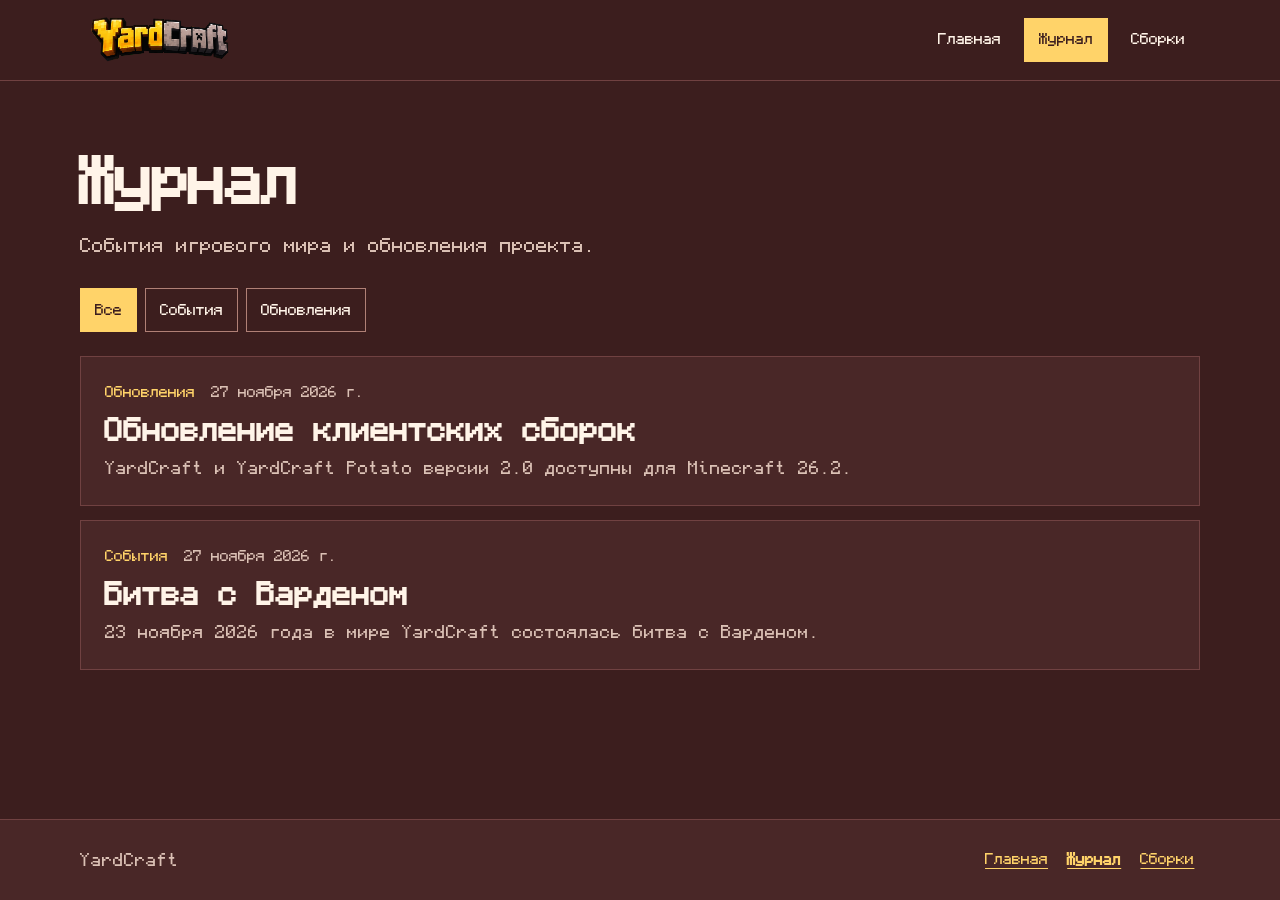
==== journal/index.html @ 3f95d67f "Publish YardCraft Website 2.0 Approved candidate 306182516090a346c53e638f81305974428ca2ba; root URL " ====
<!doctype html>
<html lang="ru" data-font="a">
<head>
  <meta charset="utf-8">
  <meta name="viewport" content="width=device-width, initial-scale=1">
  <meta name="theme-color" content="#3C1E1E">
  <meta name="description" content="События игрового мира и обновления проекта YardCraft.">
  <title>Журнал · YardCraft</title>
  <link rel="canonical" href="https://yardcraft.github.io/journal/">
  <meta property="og:type" content="website">
  <meta property="og:locale" content="ru_RU">
  <meta property="og:site_name" content="YardCraft">
  <meta property="og:title" content="Журнал · YardCraft">
  <meta property="og:description" content="События игрового мира и обновления проекта YardCraft.">
  <meta property="og:url" content="https://yardcraft.github.io/journal/">
  <meta property="og:image" content="https://yardcraft.github.io/YardCraft.png">
  <meta property="og:image:alt" content="YardCraft">
  <link rel="preload" href="/fonts/Monocraft-Regular.woff2" as="font" type="font/woff2" crossorigin>
  <link rel="stylesheet" href="/assets/css/site.css">
  <link rel="icon" href="/YardCraft.png" type="image/png">

</head>
<body>
  <a class="skip" href="#main">К содержимому</a>
  <header class="site-header">
    <div class="wrap header-inner">
      <a class="logo" href="/" aria-label="YardCraft — главная">
        <img src="/YardCraft.png" alt="" width="1254" height="1254">
      </a>
      <nav class="navigation" aria-label="Основная"><a href="/">Главная</a><a href="/journal/" aria-current="page">Журнал</a><a href="/builds/">Сборки</a></nav>
    </div>
  </header>
  <main id="main" class="wrap" tabindex="-1">
  <header class="page-intro">
    <h1>Журнал</h1>
    <p class="lead">События игрового мира и обновления проекта.</p>
  </header>
  <nav class="filters" aria-label="Категории журнала"><a href="/journal/" aria-current="page">Все</a><a href="/journal/events/">События</a><a href="/journal/updates/">Обновления</a></nav>
  <section class="journal-feed" aria-label="Публикации"><ul class="post-list">
    <li><article class="post-card">

      <div>
        <p class="meta"><span>Обновления</span><time datetime="2026-11-27">27 ноября 2026 г.</time></p>
        <h2><a href="/journal/posts/klientskie-sborki-2-0/">Обновление клиентских сборок</a></h2>
        <p>YardCraft и YardCraft Potato версии 2.0 доступны для Minecraft 26.2.</p>
      </div>
    </article></li>
    <li><article class="post-card">

      <div>
        <p class="meta"><span>События</span><time datetime="2026-11-27">27 ноября 2026 г.</time></p>
        <h2><a href="/journal/posts/bitva-s-vardenom/">Битва с Варденом</a></h2>
        <p>23 ноября 2026 года в мире YardCraft состоялась битва с Варденом.</p>
      </div>
    </article></li></ul></section></main>
  <footer class="site-footer">
    <div class="wrap footer-inner">
      <span>YardCraft</span>
      <nav class="footer-nav" aria-label="В подвале"><a href="/">Главная</a><a href="/journal/" aria-current="page">Журнал</a><a href="/builds/">Сборки</a></nav>
    </div>
  </footer>
</body>
</html>
---- assets/css/site.css ----
@font-face {
  font-family: Monocraft;
  src: url("../../fonts/Monocraft-Regular.woff2") format("woff2"),
       url("../../fonts/Monocraft-Regular.otf") format("opentype");
  font-weight: 400;
  font-display: swap;
}

@font-face {
  font-family: Monocraft;
  src: url("../../fonts/Monocraft-Bold.woff2") format("woff2"),
       url("../../fonts/Monocraft-Bold.otf") format("opentype");
  font-weight: 700;
  font-display: swap;
}

:root {
  color-scheme: dark;
  --background: #3C1E1E;
  --surface: #492727;
  --line: #704141;
  --ink: #FFF4E8;
  --muted: #DBC1B5;
  --copper: #A85226;
  --copper-light: #C96B2C;
  --gold: #FFD369;
  --white: #FFFFFF;
  --raised: #543030;
  --edge: #B08076;
  --mono: Monocraft, ui-monospace, monospace;
  --article-font: var(--mono);
}

[data-font="b"] { --article-font: system-ui, sans-serif; }

* { box-sizing: border-box; }

body {
  min-height: 100vh;
  display: flex;
  flex-direction: column;
  margin: 0;
  background: var(--background);
  color: var(--ink);
  font: 1rem/1.65 var(--mono);
  overflow-wrap: anywhere;
}

main { flex: 1; }
img { display: block; max-width: 100%; height: auto; }
a { color: var(--gold); text-underline-offset: .25em; }
a:focus-visible { outline: 2px solid var(--gold); outline-offset: 4px; }
h1, h2, h3, h4 { margin: 0; line-height: 1.2; font-family: var(--mono); }
h1 { font-size: clamp(2rem, 5vw, 3.625rem); letter-spacing: -.045em; }
h2 { font-size: clamp(1.375rem, 3vw, 1.8rem); }
h3 { font-size: 1.25rem; }
h4 { font-size: 1rem; }
p { margin: 0; }
ul, ol { padding-inline-start: 1.5rem; }

.wrap { width: min(70rem, calc(100% - 4rem)); margin-inline: auto; }
.narrow { width: min(100%, 47.5rem); }
.muted, .lead { color: var(--muted); }
.lead { max-width: 36rem; font-size: clamp(1rem, 2vw, 1.125rem); }
.skip { position: absolute; inset: .5rem auto auto .5rem; transform: translateY(-200%); z-index: 2; }
.skip:focus { transform: none; padding: .75rem; color: var(--background); background: var(--gold); }
.site-header {
  background: var(--background);
  border-bottom: 1px solid var(--line);
}
.site-footer { background: var(--surface); }
.header-inner, .footer-inner, .section-heading {
  display: flex;
  align-items: center;
  flex-wrap: wrap;
  justify-content: space-between;
  gap: 1rem;
}

.header-inner { min-height: 5rem; }
.logo { display: grid; width: 10rem; height: 4.5rem; overflow: hidden; place-content: center; }
.logo img { width: 10rem; max-width: none; }
.navigation, .footer-nav, .filters, .actions { display: flex; flex-wrap: wrap; gap: .5rem; }

.navigation a, .footer-nav a, .filters a, .button, .plain-action, .back {
  display: inline-flex;
  align-items: center;
  min-height: 44px;
  padding: .45rem .875rem;
  font-size: .875rem;
}

.navigation a, .filters a, .button, .back { text-decoration: none; }
.navigation a, .filters a { color: var(--ink); border: 1px solid transparent; }
.filters a { border-color: var(--edge); }
.navigation a[aria-current], .filters a[aria-current], .button.primary {
  background: var(--gold);
  color: var(--background);
  border-color: var(--gold);
}
.navigation a:not([aria-current]):hover, .filters a:not([aria-current]):hover { background: var(--raised); }
.footer-nav a { padding-inline: .35rem; }
.footer-nav a[aria-current] { font-weight: 700; }
.site-footer { margin-top: clamp(3rem, 8vw, 6rem); border-top: 1px solid var(--line); }
.footer-inner { min-height: 5rem; color: var(--muted); }

.button {
  justify-content: center;
  border: 1px solid var(--edge);
  background: var(--surface);
  color: var(--ink);
  font-weight: 700;
  transition: background-color 160ms ease, border-color 160ms ease;
}
.button:hover { border-color: var(--copper-light); background: var(--raised); }
.button.primary:hover { border-color: var(--ink); background: var(--ink); }
.plain-action { padding-inline: .375rem; }

.hero {
  display: grid;
  grid-template-columns: 1fr .92fr;
  align-items: center;
  gap: clamp(1.5rem, 5vw, 3.5rem);
  min-height: 25rem;
  padding: clamp(1.5rem, 5vw, 3.5rem);
  margin-block: clamp(1.5rem, 6vw, 3rem) 0;
  border: 1px solid var(--line);
  border-top: 2px solid var(--copper);
  background: var(--surface);
}

.hero-copy { display: grid; gap: 1rem; min-width: 0; }
.hero-copy .actions { margin-top: .5rem; }
.kicker { color: var(--gold); font-size: .875rem; }
.hero-brand, .event-surface {
  aspect-ratio: 16 / 9;
  overflow: hidden;
  display: grid;
  place-content: center;
  border: 1px solid var(--line);
}
.hero-brand { background: var(--background); }
.hero-brand img { width: clamp(19rem, 36vw, 27rem); max-width: none; }
.event-surface { background: linear-gradient(145deg, var(--raised), var(--background)); }
.event-project { margin-top: 1rem; }
.legacy p { display: none; }
.legacy p:target { display: block; margin-top: 1rem; padding: .75rem; border: 1px solid var(--line); }

.page-intro { padding-block: clamp(2rem, 7vw, 4rem) 1.75rem; }
.page-intro .lead { margin-top: 1rem; }
.filters { margin-bottom: 1.5rem; }
.site-section { margin-top: clamp(2.75rem, 7vw, 4.5rem); }
.section-heading { margin-bottom: 1rem; }
.section-heading a { min-height: 44px; display: inline-flex; align-items: center; }
.post-list { list-style: none; display: grid; gap: .875rem; margin: 0; padding: 0; }
.post-card {
  display: grid;
  gap: 1rem;
  padding: clamp(1rem, 3vw, 1.5rem);
  border: 1px solid var(--line);
  background: var(--surface);
}
.post-card.has-cover { grid-template-columns: 12rem minmax(0, 1fr); align-items: start; }
.post-card :is(h2, h3) { margin-block: .5rem; }
.post-card :is(h2, h3) a {
  display: inline-block;
  min-height: 24px;
  color: var(--ink);
  text-decoration: none;
}
.post-card :is(h2, h3) a:is(:hover, :focus-visible) { color: var(--gold); text-decoration: underline; }
.post-card p { color: var(--muted); }
.meta { display: flex; flex-wrap: wrap; align-items: center; gap: .375rem 1rem; color: var(--muted); font-size: .875rem; }
.meta span { color: var(--gold); }
.empty { padding: 1.5rem; border: 1px solid var(--line); color: var(--muted); }
.recent .post-list { grid-template-columns: repeat(auto-fit, minmax(min(100%, 19rem), 1fr)); }
.recent .post-card { height: 100%; }
.recent .has-cover { grid-template-columns: 1fr; }

.article { margin-inline: auto; }
.article .page-intro { display: grid; gap: 1rem; padding-bottom: 2rem; border-bottom: 1px solid var(--line); }
.article .back { justify-self: start; padding-inline: 0; text-decoration: underline; }
.article h1 { font-size: clamp(1.95rem, 5vw, 3.125rem); }
.article-body { font: 1.125rem/1.75 var(--article-font); margin-top: 2rem; }
.article-body > * + * { margin-block-start: 1.25rem; }
.article-body > h2 { margin-block-start: 2rem; }
.article-footer { border-top: 1px solid var(--line); margin-top: 2rem; padding-top: 1.5rem; }

.media { margin: 0; }
.media img { width: 100%; border: 1px solid var(--line); }
:is(.hero-cover, .card-cover, .article-cover, .build-cover) img { aspect-ratio: 16 / 9; object-fit: cover; }
.media figcaption { margin-top: .5rem; color: var(--muted); font-size: .875rem; }
.article-cover { margin-top: 1.5rem; }

.build-grid { display: grid; grid-template-columns: repeat(2, minmax(0, 1fr)); gap: 1rem; margin-top: 1rem; }
.build-card { display: flex; flex-direction: column; gap: 1rem; padding: clamp(1rem, 3vw, 1.5rem); background: var(--surface); border: 1px solid var(--line); border-top: 2px solid var(--copper); }
.build-card p, .facts dt { color: var(--muted); }
.build-card.archived { background: transparent; border-top: 1px solid var(--line); }
.build-card .actions { margin-top: auto; }
.build-card ul { margin: 0; }
.facts { display: flex; flex-wrap: wrap; gap: .75rem 2rem; margin: 0; font-size: .875rem; }
.facts dd { margin: 0; font-size: 1rem; font-weight: 700; }
.steps { margin-block: 1rem 1.5rem; list-style-position: outside; padding-left: 2rem; }
.steps li { padding: 1rem .75rem 1rem .25rem; border-bottom: 1px solid var(--line); }
.steps li li { padding: 0; border: 0; }
.steps > li::marker { color: var(--gold); font-weight: 700; }
.steps h3, .steps p { margin-bottom: .5rem; }
.steps li:target, #install:target, #latest:target { outline: 1px solid var(--edge); outline-offset: .25rem; }

@media (max-width: 48rem) {
  .hero { grid-template-columns: 1fr; }
  .hero-brand, .event-surface, .hero-cover { max-width: 34rem; }
}

@media (max-width: 37.5rem) {
  .wrap { width: calc(100% - 2rem); }
  .header-inner { flex-direction: column; align-items: flex-start; gap: 0; padding-bottom: .5rem; }
  .logo { height: 3.5rem; width: 8rem; }
  .logo img { width: 8rem; }
  .navigation a, .filters a { padding-inline: .625rem; }
  .hero { min-height: 0; padding: 1.125rem; }
  .hero-brand img { width: clamp(13rem, 70vw, 22rem); }
  .build-grid, .post-card.has-cover { grid-template-columns: 1fr; }
  .footer-inner { padding-block: .75rem; }
}

@media (prefers-reduced-motion: reduce) {
  *, *::before, *::after { transition: none !important; animation: none !important; scroll-behavior: auto !important; }
}
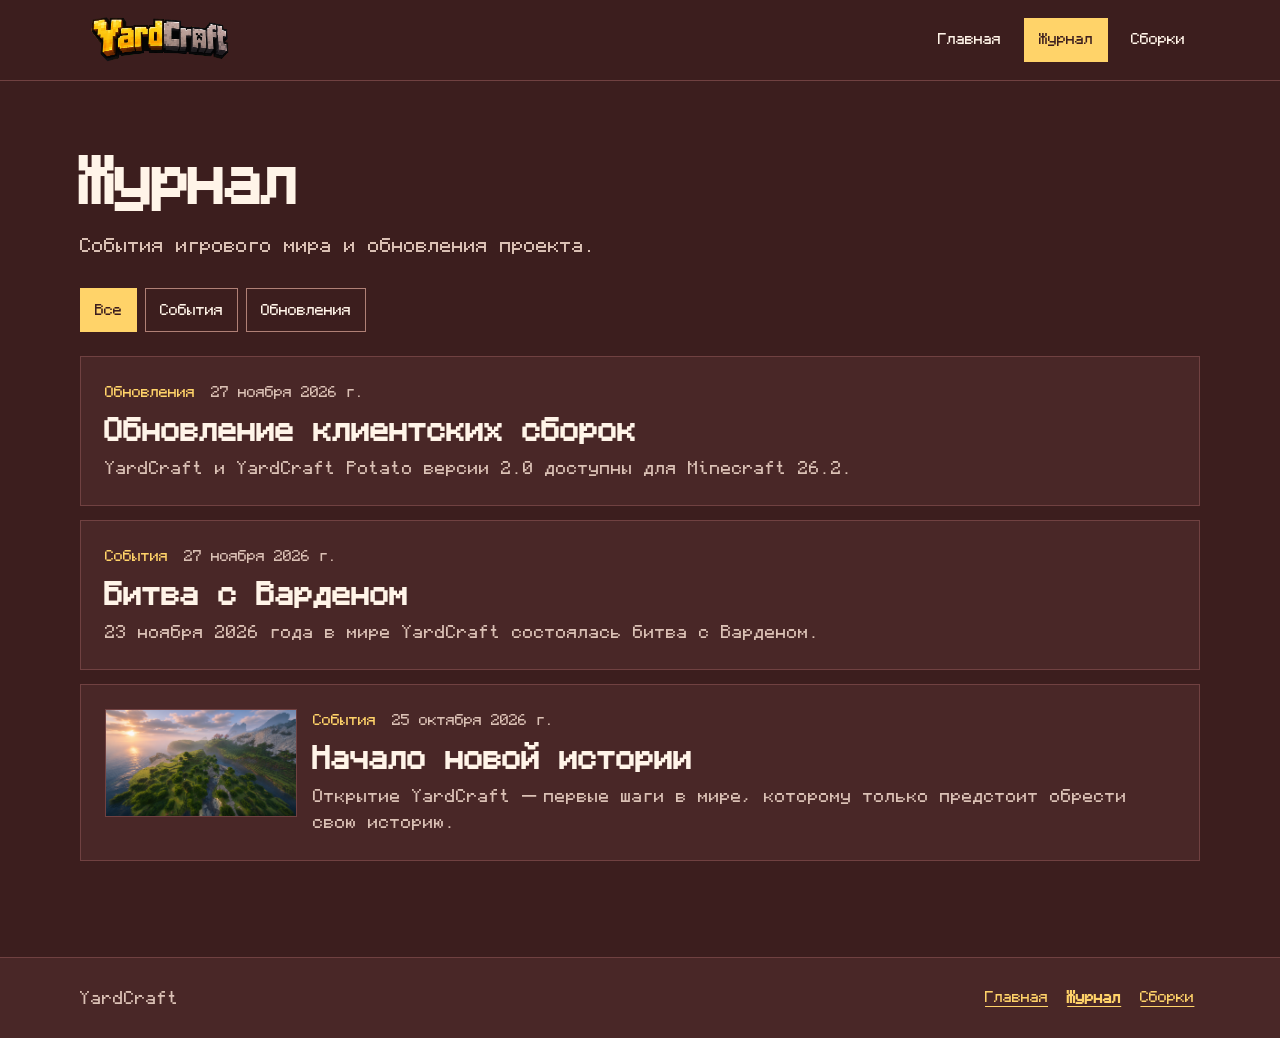
==== commit 8e53bd90: "Add post: server opening" ====
--- a/journal/index.html
+++ b/journal/index.html
@@ -52,6 +52,14 @@
         <h2><a href="/journal/posts/bitva-s-vardenom/">Битва с Варденом</a></h2>
         <p>23 ноября 2026 года в мире YardCraft состоялась битва с Варденом.</p>
       </div>
+    </article></li>
+    <li><article class="post-card has-cover">
+      <figure class="media card-cover"><img src="/assets/images/001-server-opening.png" alt="Вид на спавн и гору в день открытия" width="1672" height="941" decoding="async" loading="lazy"></figure>
+      <div>
+        <p class="meta"><span>События</span><time datetime="2026-10-25">25 октября 2026 г.</time></p>
+        <h2><a href="/journal/posts/nachalo-novoy-istorii/">Начало новой истории</a></h2>
+        <p>Открытие YardCraft — первые шаги в мире, которому только предстоит обрести свою историю.</p>
+      </div>
     </article></li></ul></section></main>
   <footer class="site-footer">
     <div class="wrap footer-inner">
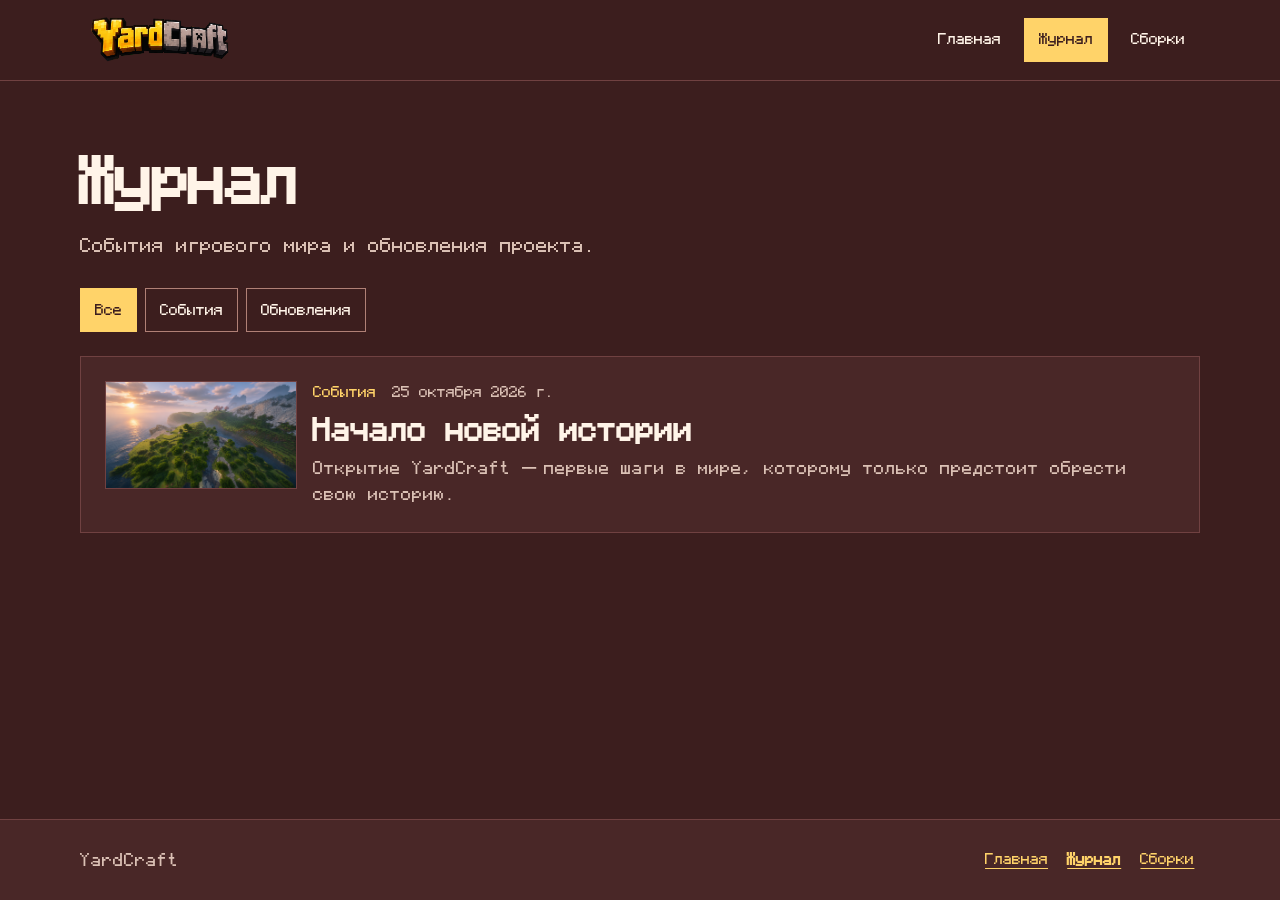
==== commit 8a7c8552: "Remove outdated journal posts" ====
--- a/journal/index.html
+++ b/journal/index.html
@@ -37,22 +37,6 @@
   </header>
   <nav class="filters" aria-label="Категории журнала"><a href="/journal/" aria-current="page">Все</a><a href="/journal/events/">События</a><a href="/journal/updates/">Обновления</a></nav>
   <section class="journal-feed" aria-label="Публикации"><ul class="post-list">
-    <li><article class="post-card">
-
-      <div>
-        <p class="meta"><span>Обновления</span><time datetime="2026-11-27">27 ноября 2026 г.</time></p>
-        <h2><a href="/journal/posts/klientskie-sborki-2-0/">Обновление клиентских сборок</a></h2>
-        <p>YardCraft и YardCraft Potato версии 2.0 доступны для Minecraft 26.2.</p>
-      </div>
-    </article></li>
-    <li><article class="post-card">
-
-      <div>
-        <p class="meta"><span>События</span><time datetime="2026-11-27">27 ноября 2026 г.</time></p>
-        <h2><a href="/journal/posts/bitva-s-vardenom/">Битва с Варденом</a></h2>
-        <p>23 ноября 2026 года в мире YardCraft состоялась битва с Варденом.</p>
-      </div>
-    </article></li>
     <li><article class="post-card has-cover">
       <figure class="media card-cover"><img src="/assets/images/001-server-opening.png" alt="Вид на спавн и гору в день открытия" width="1672" height="941" decoding="async" loading="lazy"></figure>
       <div>
